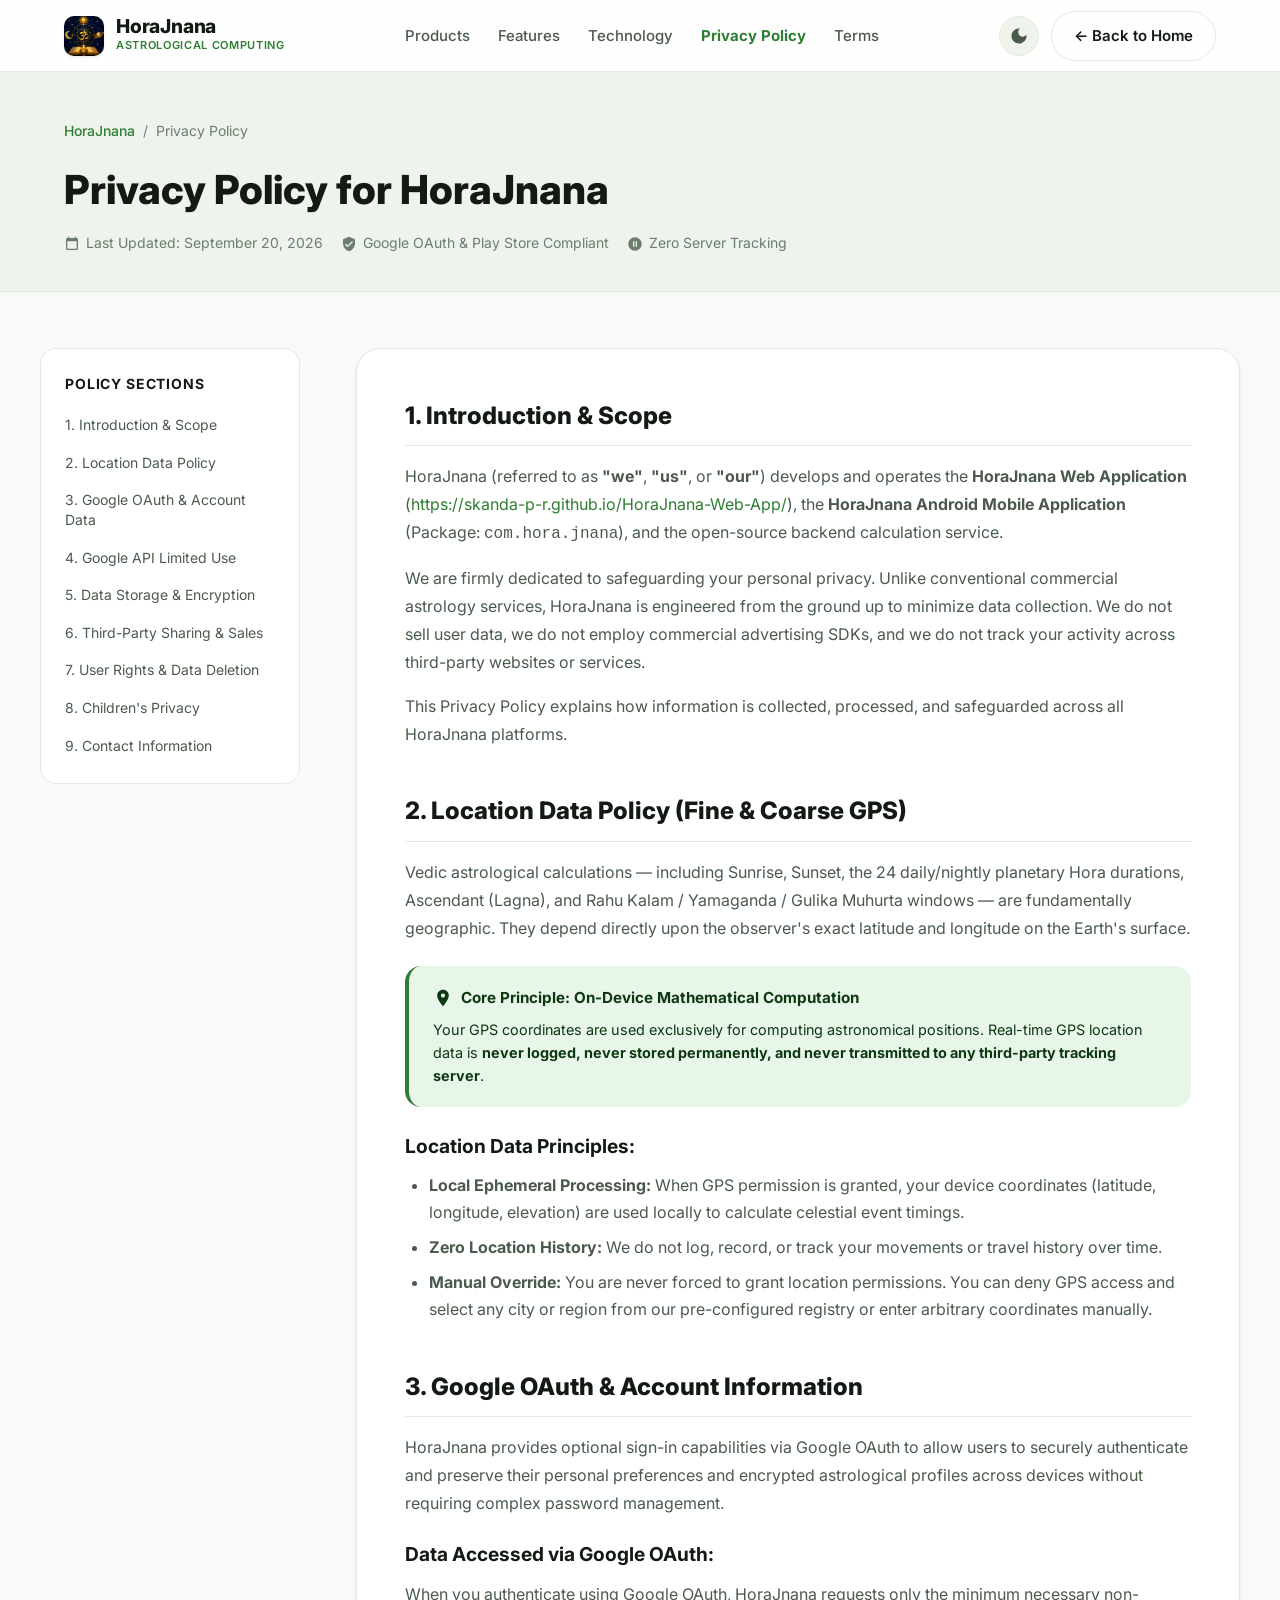
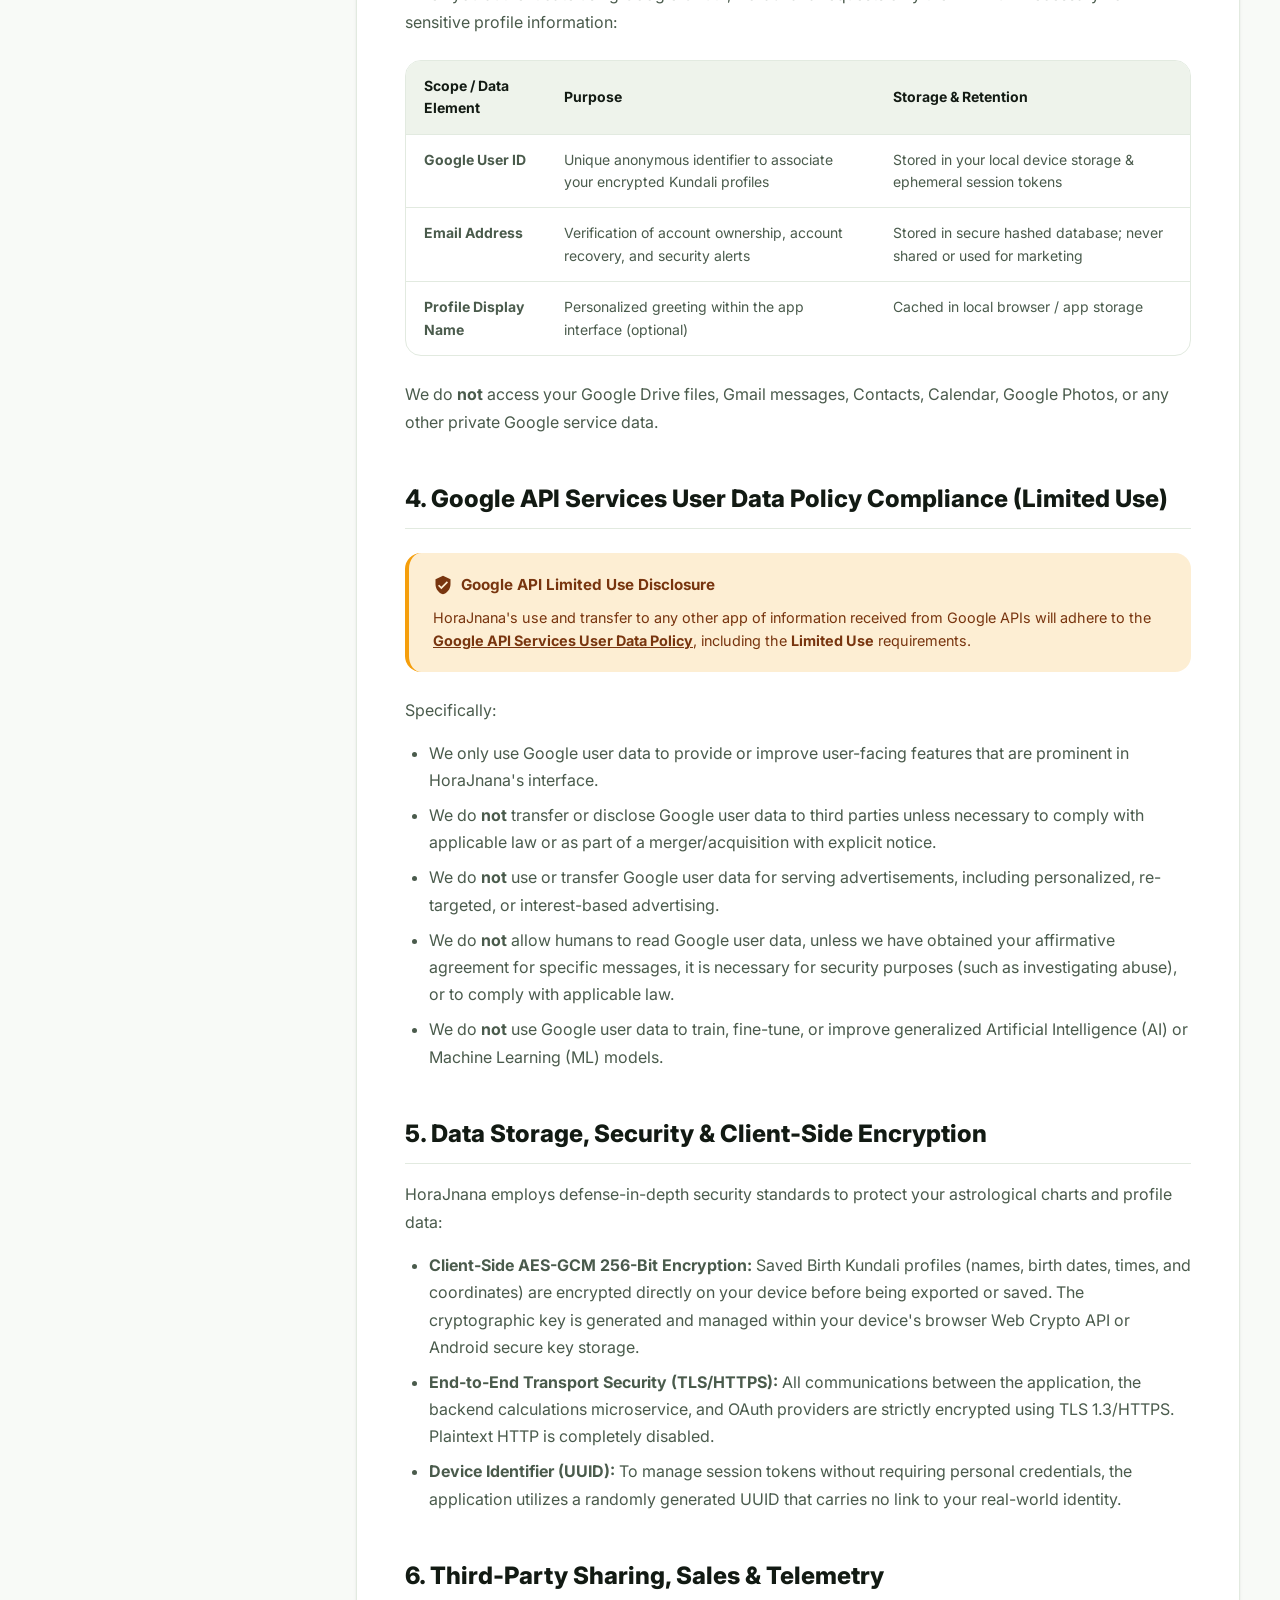
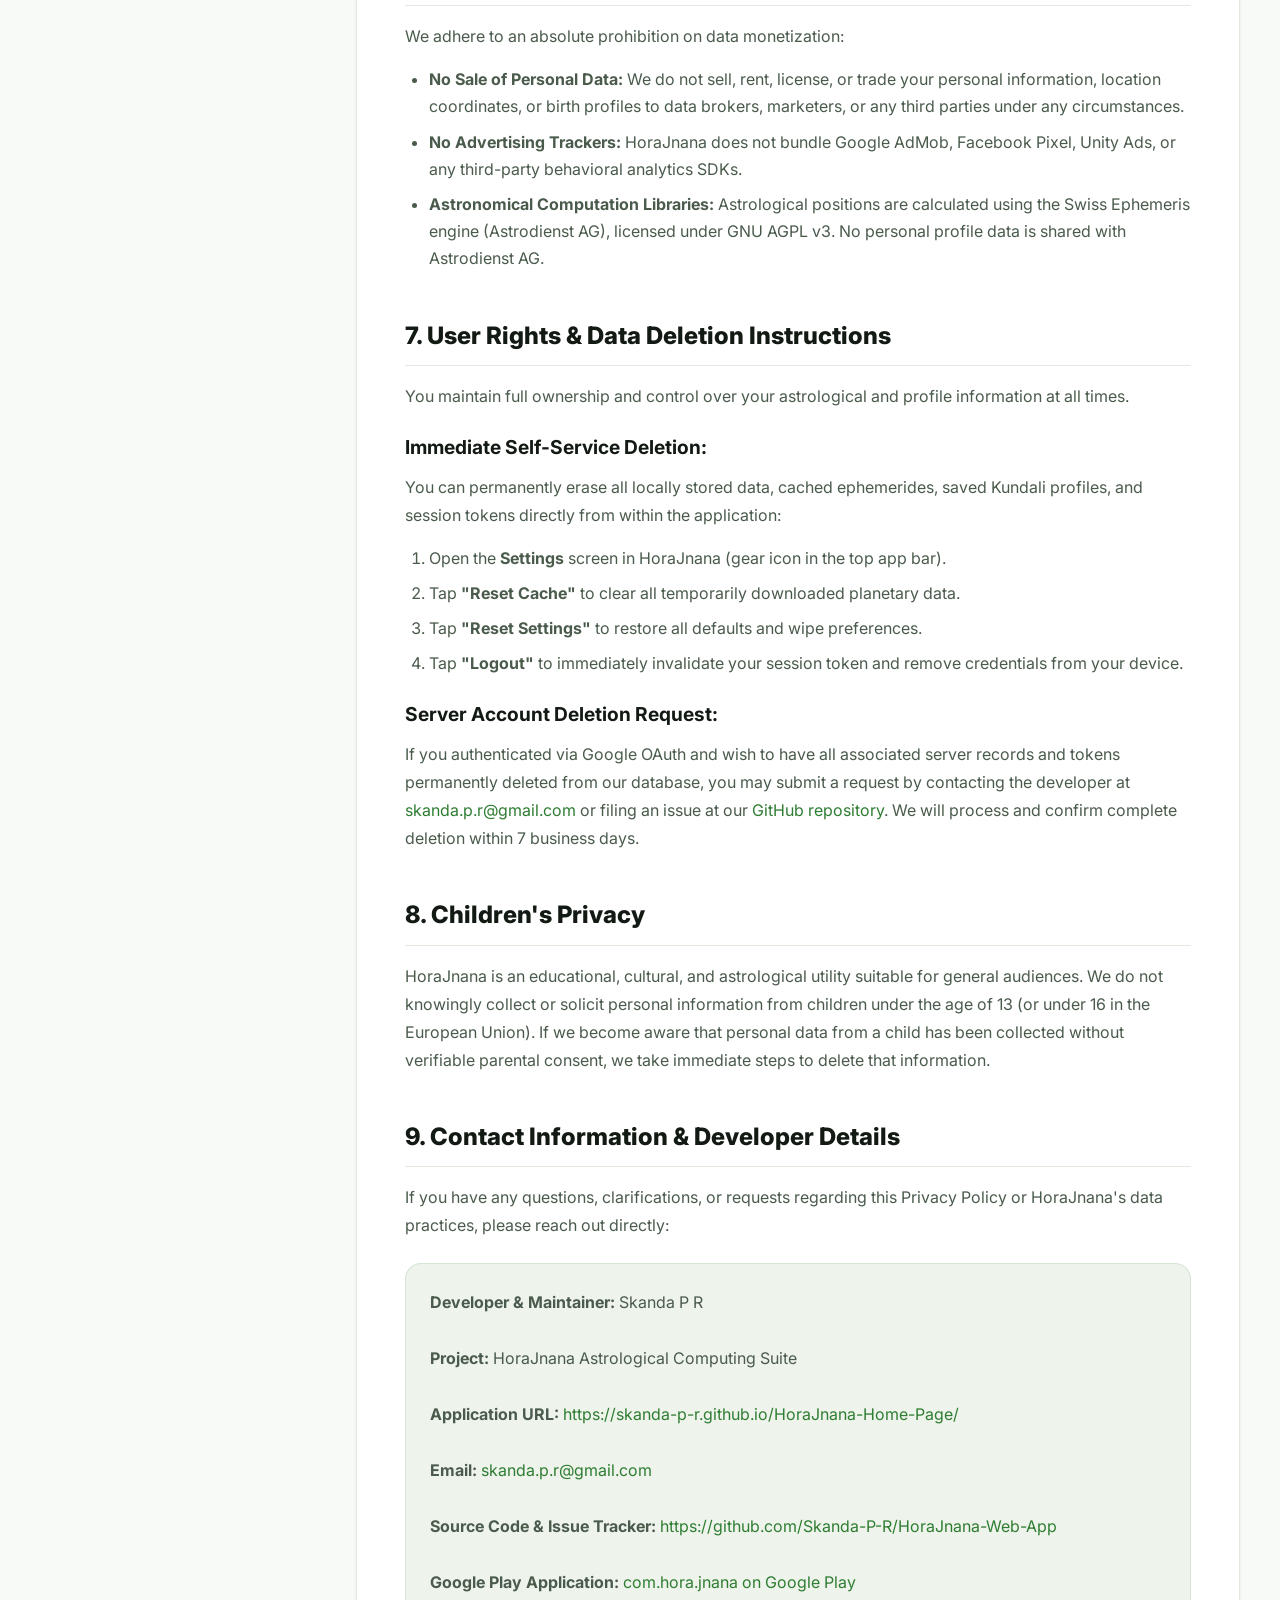
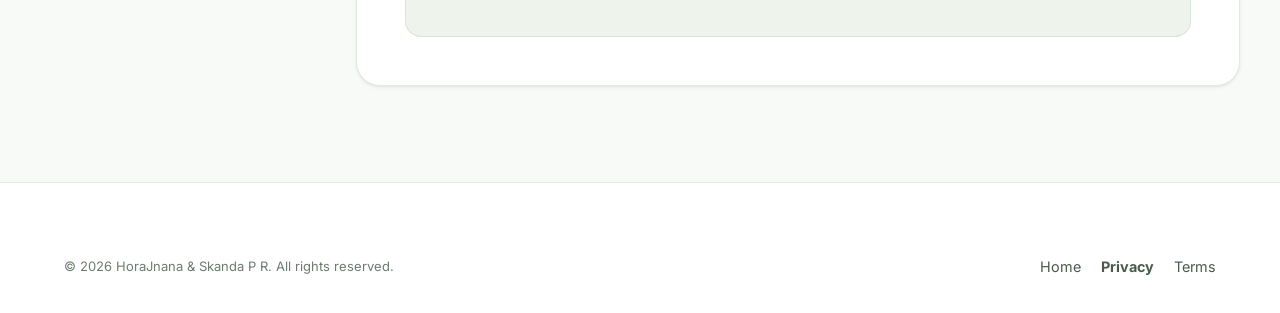
==== privacy.html @ 905eec15 "Initial files upload" ====
<!DOCTYPE html>
<html lang="en" data-theme="light">
<head>
  <meta charset="UTF-8">
  <meta name="viewport" content="width=device-width, initial-scale=1.0">
  <title>Privacy Policy | HoraJnana</title>

  <!-- SEO & Meta -->
  <meta name="description" content="Official Privacy Policy for HoraJnana application and website, detailing our strict zero-telemetry policy, Google OAuth compliance, and location data handling.">
  <meta name="author" content="Skanda P R">

  <!-- Favicons -->
  <link rel="icon" type="image/png" href="assets/icon.png">
  <link rel="apple-touch-icon" href="apple-touch-icon.png">

  <!-- Google Fonts -->
  <link rel="preconnect" href="https://fonts.googleapis.com">
  <link rel="preconnect" href="https://fonts.gstatic.com" crossorigin>
  <link href="https://fonts.googleapis.com/css2?family=Inter:wght@400;500;600;700;800&amp;family=Noto+Sans+Kannada:wght@400;600;700&amp;display=swap" rel="stylesheet">

  <!-- Stylesheets -->
  <link rel="stylesheet" href="css/theme.css">
  <link rel="stylesheet" href="css/style.css">
  <link rel="stylesheet" href="css/legal.css">
</head>
<body>

  <!-- Site Header -->
  <header class="site-header">
    <div class="container nav-container">
      <a href="index.html" class="brand-link" aria-label="HoraJnana Home">
        <img src="assets/icon.png" alt="HoraJnana Logo" class="brand-logo">
        <div class="brand-text">
          <span class="brand-title">HoraJnana</span>
          <span class="brand-subtitle">Astrological Computing</span>
        </div>
      </a>

      <nav class="nav-menu" aria-label="Navigation">
        <a href="index.html#products" class="nav-link">Products</a>
        <a href="index.html#features" class="nav-link">Features</a>
        <a href="index.html#technology" class="nav-link">Technology</a>
        <a href="privacy.html" class="nav-link" style="color: var(--color-primary); font-weight: 700;">Privacy Policy</a>
        <a href="terms.html" class="nav-link">Terms</a>
      </nav>

      <div class="nav-actions">
        <button id="theme-toggle-btn" class="theme-toggle-btn" aria-label="Toggle Theme">
          <svg id="theme-icon-sun" viewBox="0 0 24 24" style="display: none;">
            <path d="M12 7c-2.76 0-5 2.24-5 5s2.24 5 5 5 5-2.24 5-5-2.24-5-5-5zM2 13h2c.55 0 1-.45 1-1s-.45-1-1-1H2c-.55 0-1 .45-1 1s.45 1 1 1zm18 0h2c.55 0 1-.45 1-1s-.45-1-1-1h-2c-.55 0-1 .45-1 1s.45 1 1 1zM11 2v2c0 .55.45 1 1 1s1-.45 1-1V2c0-.55-.45-1-1-1s-1 .45-1 1zm0 18v2c0 .55.45 1 1 1s1-.45 1-1v-2c0-.55-.45-1-1-1s-1 .45-1 1zM5.99 4.58c-.39-.39-1.03-.39-1.41 0s-.39 1.03 0 1.41l1.06 1.06c.39.39 1.03.39 1.41 0s.39-1.03 0-1.41L5.99 4.58zm12.37 12.37c-.39-.39-1.03-.39-1.41 0s-.39 1.03 0 1.41l1.06 1.06c.39.39 1.03.39 1.41 0s.39-1.03 0-1.41l-1.06-1.06zm1.06-10.96c.39-.39.39-1.03 0-1.41s-1.03-.39-1.41 0l-1.06 1.06c-.39.39-.39 1.03 0 1.41s1.03.39 1.41 0l1.06-1.06zM7.05 18.36c.39-.39.39-1.03 0-1.41s-1.03-.39-1.41 0l-1.06 1.06c-.39.39-.39 1.03 0 1.41s1.03.39 1.41 0l1.06-1.06z"/>
          </svg>
          <svg id="theme-icon-moon" viewBox="0 0 24 24">
            <path d="M12 3c-4.97 0-9 4.03-9 9s4.03 9 9 9 9-4.03 9-9c0-.46-.04-.92-.1-1.36-.98 1.37-2.58 2.26-4.4 2.26-2.98 0-5.4-2.42-5.4-5.4 0-1.81.89-3.42 2.26-4.4-.44-.06-.9-.1-1.36-.1z"/>
          </svg>
        </button>

        <a href="index.html" class="btn btn-outlined">
          <span>&larr; Back to Home</span>
        </a>
      </div>
    </div>
  </header>

  <!-- Legal Header Banner -->
  <section class="legal-header">
    <div class="container">
      <div class="legal-breadcrumb">
        <a href="index.html">HoraJnana</a>
        <span>/</span>
        <span>Privacy Policy</span>
      </div>
      <h1 class="legal-title">Privacy Policy for HoraJnana</h1>
      <div class="legal-meta">
        <div class="legal-meta-item">
          <svg viewBox="0 0 24 24" style="width: 16px; height: 16px; fill: currentColor;"><path d="M19 3h-1V1h-2v2H8V1H6v2H5c-1.11 0-1.99.9-1.99 2L3 19c0 1.1.89 2 2 2h14c1.1 0 2-.9 2-2V5c0-1.1-.9-2-2-2zm0 16H5V8h14v11z"/></svg>
          <span>Last Updated: September 20, 2026</span>
        </div>
        <div class="legal-meta-item">
          <svg viewBox="0 0 24 24" style="width: 16px; height: 16px; fill: currentColor;"><path d="M12 1L3 5v6c0 5.55 3.84 10.74 9 12 5.16-1.26 9-6.45 9-12V5l-9-4zm-2 16l-4-4 1.41-1.41L10 14.17l6.59-6.59L18 9l-8 8z"/></svg>
          <span>Google OAuth &amp; Play Store Compliant</span>
        </div>
        <div class="legal-meta-item">
          <svg viewBox="0 0 24 24" style="width: 16px; height: 16px; fill: currentColor;"><path d="M12 2C6.48 2 2 6.48 2 12s4.48 10 10 10 10-4.48 10-10S17.52 2 12 2zm-1 14H9V8h2v8zm4 0h-2V8h2v8z"/></svg>
          <span>Zero Server Tracking</span>
        </div>
      </div>
    </div>
  </section>

  <!-- Legal Main Content Area -->
  <div class="container legal-layout">
    <!-- Sidebar Navigation -->
    <aside class="legal-sidebar">
      <div class="legal-toc-title">Policy Sections</div>
      <ul class="legal-toc-list">
        <li><a href="#introduction" class="legal-toc-link">1. Introduction &amp; Scope</a></li>
        <li><a href="#location" class="legal-toc-link">2. Location Data Policy</a></li>
        <li><a href="#oauth" class="legal-toc-link">3. Google OAuth &amp; Account Data</a></li>
        <li><a href="#limited-use" class="legal-toc-link">4. Google API Limited Use</a></li>
        <li><a href="#security" class="legal-toc-link">5. Data Storage &amp; Encryption</a></li>
        <li><a href="#third-party" class="legal-toc-link">6. Third-Party Sharing &amp; Sales</a></li>
        <li><a href="#deletion" class="legal-toc-link">7. User Rights &amp; Data Deletion</a></li>
        <li><a href="#children" class="legal-toc-link">8. Children's Privacy</a></li>
        <li><a href="#contact" class="legal-toc-link">9. Contact Information</a></li>
      </ul>
    </aside>

    <!-- Document Body -->
    <main class="legal-content">
      <!-- Section 1 -->
      <section id="introduction" class="legal-section">
        <h2>1. Introduction &amp; Scope</h2>
        <p>
          HoraJnana (referred to as <strong>"we"</strong>, <strong>"us"</strong>, or <strong>"our"</strong>) develops and operates the <strong>HoraJnana Web Application</strong> (<a href="https://skanda-p-r.github.io/HoraJnana-Web-App/" target="_blank" rel="noopener noreferrer">https://skanda-p-r.github.io/HoraJnana-Web-App/</a>), the <strong>HoraJnana Android Mobile Application</strong> (Package: <code>com.hora.jnana</code>), and the open-source backend calculation service.
        </p>
        <p>
          We are firmly dedicated to safeguarding your personal privacy. Unlike conventional commercial astrology services, HoraJnana is engineered from the ground up to minimize data collection. We do not sell user data, we do not employ commercial advertising SDKs, and we do not track your activity across third-party websites or services.
        </p>
        <p>
          This Privacy Policy explains how information is collected, processed, and safeguarded across all HoraJnana platforms.
        </p>
      </section>

      <!-- Section 2 -->
      <section id="location" class="legal-section">
        <h2>2. Location Data Policy (Fine &amp; Coarse GPS)</h2>
        <p>
          Vedic astrological calculations — including Sunrise, Sunset, the 24 daily/nightly planetary Hora durations, Ascendant (Lagna), and Rahu Kalam / Yamaganda / Gulika Muhurta windows — are fundamentally geographic. They depend directly upon the observer's exact latitude and longitude on the Earth's surface.
        </p>

        <div class="legal-alert legal-alert-primary">
          <div class="legal-alert-title">
            <svg viewBox="0 0 24 24" style="width: 20px; height: 20px; fill: currentColor;"><path d="M12 2C8.13 2 5 5.13 5 9c0 5.25 7 13 7 13s7-7.75 7-13c0-3.87-3.13-7-7-7zm0 9.5c-1.38 0-2.5-1.12-2.5-2.5s1.12-2.5 2.5-2.5 2.5 1.12 2.5 2.5-1.12 2.5-2.5 2.5z"/></svg>
            <span>Core Principle: On-Device Mathematical Computation</span>
          </div>
          <div class="legal-alert-body">
            Your GPS coordinates are used exclusively for computing astronomical positions. Real-time GPS location data is <strong>never logged, never stored permanently, and never transmitted to any third-party tracking server</strong>.
          </div>
        </div>

        <h3>Location Data Principles:</h3>
        <ul>
          <li><strong>Local Ephemeral Processing:</strong> When GPS permission is granted, your device coordinates (latitude, longitude, elevation) are used locally to calculate celestial event timings.</li>
          <li><strong>Zero Location History:</strong> We do not log, record, or track your movements or travel history over time.</li>
          <li><strong>Manual Override:</strong> You are never forced to grant location permissions. You can deny GPS access and select any city or region from our pre-configured registry or enter arbitrary coordinates manually.</li>
        </ul>
      </section>

      <!-- Section 3 -->
      <section id="oauth" class="legal-section">
        <h2>3. Google OAuth &amp; Account Information</h2>
        <p>
          HoraJnana provides optional sign-in capabilities via Google OAuth to allow users to securely authenticate and preserve their personal preferences and encrypted astrological profiles across devices without requiring complex password management.
        </p>

        <h3>Data Accessed via Google OAuth:</h3>
        <p>
          When you authenticate using Google OAuth, HoraJnana requests only the minimum necessary non-sensitive profile information:
        </p>
        <div class="legal-table-wrap">
          <table class="legal-table">
            <thead>
              <tr>
                <th>Scope / Data Element</th>
                <th>Purpose</th>
                <th>Storage &amp; Retention</th>
              </tr>
            </thead>
            <tbody>
              <tr>
                <td><strong>Google User ID</strong></td>
                <td>Unique anonymous identifier to associate your encrypted Kundali profiles</td>
                <td>Stored in your local device storage &amp; ephemeral session tokens</td>
              </tr>
              <tr>
                <td><strong>Email Address</strong></td>
                <td>Verification of account ownership, account recovery, and security alerts</td>
                <td>Stored in secure hashed database; never shared or used for marketing</td>
              </tr>
              <tr>
                <td><strong>Profile Display Name</strong></td>
                <td>Personalized greeting within the app interface (optional)</td>
                <td>Cached in local browser / app storage</td>
              </tr>
            </tbody>
          </table>
        </div>

        <p>
          We do <strong>not</strong> access your Google Drive files, Gmail messages, Contacts, Calendar, Google Photos, or any other private Google service data.
        </p>
      </section>

      <!-- Section 4 -->
      <section id="limited-use" class="legal-section">
        <h2>4. Google API Services User Data Policy Compliance (Limited Use)</h2>
        <div class="legal-alert legal-alert-gold">
          <div class="legal-alert-title">
            <svg viewBox="0 0 24 24" style="width: 20px; height: 20px; fill: currentColor;"><path d="M12 1L3 5v6c0 5.55 3.84 10.74 9 12 5.16-1.26 9-6.45 9-12V5l-9-4zm-2 16l-4-4 1.41-1.41L10 14.17l6.59-6.59L18 9l-8 8z"/></svg>
            <span>Google API Limited Use Disclosure</span>
          </div>
          <div class="legal-alert-body">
            HoraJnana's use and transfer to any other app of information received from Google APIs will adhere to the <strong><a href="https://developers.google.com/terms/api-services-user-data-policy" target="_blank" rel="noopener noreferrer" style="text-decoration: underline; color: inherit;">Google API Services User Data Policy</a></strong>, including the <strong>Limited Use</strong> requirements.
          </div>
        </div>

        <p>Specifically:</p>
        <ul>
          <li>We only use Google user data to provide or improve user-facing features that are prominent in HoraJnana's interface.</li>
          <li>We do <strong>not</strong> transfer or disclose Google user data to third parties unless necessary to comply with applicable law or as part of a merger/acquisition with explicit notice.</li>
          <li>We do <strong>not</strong> use or transfer Google user data for serving advertisements, including personalized, re-targeted, or interest-based advertising.</li>
          <li>We do <strong>not</strong> allow humans to read Google user data, unless we have obtained your affirmative agreement for specific messages, it is necessary for security purposes (such as investigating abuse), or to comply with applicable law.</li>
          <li>We do <strong>not</strong> use Google user data to train, fine-tune, or improve generalized Artificial Intelligence (AI) or Machine Learning (ML) models.</li>
        </ul>
      </section>

      <!-- Section 5 -->
      <section id="security" class="legal-section">
        <h2>5. Data Storage, Security &amp; Client-Side Encryption</h2>
        <p>
          HoraJnana employs defense-in-depth security standards to protect your astrological charts and profile data:
        </p>
        <ul>
          <li><strong>Client-Side AES-GCM 256-Bit Encryption:</strong> Saved Birth Kundali profiles (names, birth dates, times, and coordinates) are encrypted directly on your device before being exported or saved. The cryptographic key is generated and managed within your device's browser Web Crypto API or Android secure key storage.</li>
          <li><strong>End-to-End Transport Security (TLS/HTTPS):</strong> All communications between the application, the backend calculations microservice, and OAuth providers are strictly encrypted using TLS 1.3/HTTPS. Plaintext HTTP is completely disabled.</li>
          <li><strong>Device Identifier (UUID):</strong> To manage session tokens without requiring personal credentials, the application utilizes a randomly generated UUID that carries no link to your real-world identity.</li>
        </ul>
      </section>

      <!-- Section 6 -->
      <section id="third-party" class="legal-section">
        <h2>6. Third-Party Sharing, Sales &amp; Telemetry</h2>
        <p>
          We adhere to an absolute prohibition on data monetization:
        </p>
        <ul>
          <li><strong>No Sale of Personal Data:</strong> We do not sell, rent, license, or trade your personal information, location coordinates, or birth profiles to data brokers, marketers, or any third parties under any circumstances.</li>
          <li><strong>No Advertising Trackers:</strong> HoraJnana does not bundle Google AdMob, Facebook Pixel, Unity Ads, or any third-party behavioral analytics SDKs.</li>
          <li><strong>Astronomical Computation Libraries:</strong> Astrological positions are calculated using the Swiss Ephemeris engine (Astrodienst AG), licensed under GNU AGPL v3. No personal profile data is shared with Astrodienst AG.</li>
        </ul>
      </section>

      <!-- Section 7 -->
      <section id="deletion" class="legal-section">
        <h2>7. User Rights &amp; Data Deletion Instructions</h2>
        <p>
          You maintain full ownership and control over your astrological and profile information at all times.
        </p>

        <h3>Immediate Self-Service Deletion:</h3>
        <p>
          You can permanently erase all locally stored data, cached ephemerides, saved Kundali profiles, and session tokens directly from within the application:
        </p>
        <ol>
          <li>Open the <strong>Settings</strong> screen in HoraJnana (gear icon in the top app bar).</li>
          <li>Tap <strong>"Reset Cache"</strong> to clear all temporarily downloaded planetary data.</li>
          <li>Tap <strong>"Reset Settings"</strong> to restore all defaults and wipe preferences.</li>
          <li>Tap <strong>"Logout"</strong> to immediately invalidate your session token and remove credentials from your device.</li>
        </ol>

        <h3>Server Account Deletion Request:</h3>
        <p>
          If you authenticated via Google OAuth and wish to have all associated server records and tokens permanently deleted from our database, you may submit a request by contacting the developer at <a href="mailto:skanda.p.r@gmail.com">skanda.p.r@gmail.com</a> or filing an issue at our <a href="https://github.com/Skanda-P-R/HoraJnana-Web-App/issues" target="_blank" rel="noopener noreferrer">GitHub repository</a>. We will process and confirm complete deletion within 7 business days.
        </p>
      </section>

      <!-- Section 8 -->
      <section id="children" class="legal-section">
        <h2>8. Children's Privacy</h2>
        <p>
          HoraJnana is an educational, cultural, and astrological utility suitable for general audiences. We do not knowingly collect or solicit personal information from children under the age of 13 (or under 16 in the European Union). If we become aware that personal data from a child has been collected without verifiable parental consent, we take immediate steps to delete that information.
        </p>
      </section>

      <!-- Section 9 -->
      <section id="contact" class="legal-section">
        <h2>9. Contact Information &amp; Developer Details</h2>
        <p>
          If you have any questions, clarifications, or requests regarding this Privacy Policy or HoraJnana's data practices, please reach out directly:
        </p>

        <div class="legal-contact-box">
          <p><strong>Developer &amp; Maintainer:</strong> Skanda P R</p>
          <p><strong>Project:</strong> HoraJnana Astrological Computing Suite</p>
          <p><strong>Application URL:</strong> <a href="https://skanda-p-r.github.io/HoraJnana-Home-Page/">https://skanda-p-r.github.io/HoraJnana-Home-Page/</a></p>
          <p><strong>Email:</strong> <a href="mailto:skanda.p.r@gmail.com">skanda.p.r@gmail.com</a></p>
          <p><strong>Source Code &amp; Issue Tracker:</strong> <a href="https://github.com/Skanda-P-R/HoraJnana-Web-App" target="_blank" rel="noopener noreferrer">https://github.com/Skanda-P-R/HoraJnana-Web-App</a></p>
          <p><strong>Google Play Application:</strong> <a href="https://play.google.com/store/apps/details?id=com.hora.jnana" target="_blank" rel="noopener noreferrer">com.hora.jnana on Google Play</a></p>
        </div>
      </main>
  </div>

  <!-- Site Footer -->
  <footer class="site-footer">
    <div class="container">
      <div class="footer-bottom" style="border-top: none; padding-top: 0;">
        <p>&copy; 2026 HoraJnana &amp; Skanda P R. All rights reserved.</p>
        <div class="footer-legal-links">
          <a href="index.html" class="footer-link">Home</a>
          <a href="privacy.html" class="footer-link" style="font-weight: 700;">Privacy</a>
          <a href="terms.html" class="footer-link">Terms</a>
        </div>
      </div>
    </div>
  </footer>

  <!-- Theme Script -->
  <script>
    const themeToggleBtn = document.getElementById('theme-toggle-btn');
    const sunIcon = document.getElementById('theme-icon-sun');
    const moonIcon = document.getElementById('theme-icon-moon');
    const htmlEl = document.documentElement;

    function applyTheme(theme) {
      htmlEl.setAttribute('data-theme', theme);
      localStorage.setItem('horajnana_theme', theme);
      if (theme === 'dark') {
        sunIcon.style.display = 'block';
        moonIcon.style.display = 'none';
      } else {
        sunIcon.style.display = 'none';
        moonIcon.style.display = 'block';
      }
    }

    const savedTheme = localStorage.getItem('horajnana_theme') || 
      (window.matchMedia && window.matchMedia('(prefers-color-scheme: dark)').matches ? 'dark' : 'light');
    applyTheme(savedTheme);

    themeToggleBtn.addEventListener('click', () => {
      const current = htmlEl.getAttribute('data-theme');
      applyTheme(current === 'dark' ? 'light' : 'dark');
    });
  </script>
</body>
</html>
---- css/theme.css ----
﻿/* ==========================================================================
   HoraJnana Design System Tokens (Material Design 3 + Vedic Palette)
   ========================================================================== */

:root {
  /* Brand Palettes - Emerald Vedic Green & Celestial Gold */
  --color-primary: #2E7D32;
  --color-primary-hover: #256628;
  --color-primary-light: #43A047;
  --color-primary-container: #E8F5E9;
  --color-on-primary-container: #0D3812;

  --color-gold: #F59E0B;
  --color-gold-light: #FDE68A;
  --color-gold-glow: rgba(245, 158, 11, 0.18);

  --color-accent: #0284C7;
  --color-accent-container: #E0F2FE;

  /* Neutrals (Light Mode Default) */
  --bg-page: #F8FAF7;
  --bg-surface: #FFFFFF;
  --bg-surface-raised: #FFFFFF;
  --bg-surface-variant: #EEF3EB;
  --bg-surface-glass: rgba(255, 255, 255, 0.82);

  --text-primary: #121A13;
  --text-secondary: #4A5B4C;
  --text-muted: #6B7D6E;
  --text-inverse: #FFFFFF;

  --border-light: rgba(46, 125, 50, 0.12);
  --border-subtle: #E2EAE0;
  --border-focus: #2E7D32;

  /* Shadows & Elevations */
  --shadow-sm: 0 2px 4px rgba(18, 26, 19, 0.04), 0 1px 2px rgba(18, 26, 19, 0.06);
  --shadow-md: 0 4px 12px rgba(18, 26, 19, 0.08), 0 2px 6px rgba(18, 26, 19, 0.04);
  --shadow-lg: 0 12px 32px rgba(18, 26, 19, 0.10), 0 4px 12px rgba(18, 26, 19, 0.05);
  --shadow-glow: 0 0 24px rgba(46, 125, 50, 0.22);
  --shadow-gold-glow: 0 0 28px rgba(245, 158, 11, 0.25);

  /* Radii */
  --radius-xs: 6px;
  --radius-sm: 10px;
  --radius-md: 16px;
  --radius-lg: 24px;
  --radius-xl: 32px;
  --radius-full: 9999px;

  /* Typography */
  --font-sans: 'Inter', -apple-system, BlinkMacSystemFont, "Segoe UI", Roboto, "Helvetica Neue", sans-serif;
  --font-kannada: 'Noto Sans Kannada', 'Inter', sans-serif;

  /* Layout */
  --max-width: 1200px;
  --nav-height: 72px;
  --transition-fast: 0.18s cubic-bezier(0.4, 0, 0.2, 1);
  --transition-normal: 0.28s cubic-bezier(0.4, 0, 0.2, 1);
}

/* Dark Theme Support */
[data-theme="dark"] {
  --bg-page: #0D150E;
  --bg-surface: #141E15;
  --bg-surface-raised: #1A261B;
  --bg-surface-variant: #1F2D20;
  --bg-surface-glass: rgba(20, 30, 21, 0.85);

  --text-primary: #F0F5EF;
  --text-secondary: #BDCBD0;
  --text-muted: #849687;
  --text-inverse: #0D150E;

  --border-light: rgba(76, 175, 80, 0.18);
  --border-subtle: rgba(255, 255, 255, 0.08);

  --color-primary: #4CAF50;
  --color-primary-hover: #66BB6A;
  --color-primary-light: #81C784;
  --color-primary-container: rgba(76, 175, 80, 0.18);
  --color-on-primary-container: #A5D6A7;

  --shadow-sm: 0 2px 4px rgba(0, 0, 0, 0.35);
  --shadow-md: 0 6px 18px rgba(0, 0, 0, 0.45);
  --shadow-lg: 0 16px 38px rgba(0, 0, 0, 0.60);
  --shadow-glow: 0 0 30px rgba(76, 175, 80, 0.25);
}
---- css/style.css ----
﻿/* ==========================================================================
   HoraJnana Landing Page - Main Stylesheet
   ========================================================================== */

*, *::before, *::after {
  box-sizing: border-box;
  margin: 0;
  padding: 0;
}

html {
  font-family: var(--font-sans);
  background-color: var(--bg-page);
  color: var(--text-primary);
  scroll-behavior: smooth;
  -webkit-font-smoothing: antialiased;
  -moz-osx-font-smoothing: grayscale;
}

body {
  min-height: 100vh;
  display: flex;
  flex-direction: column;
  line-height: 1.6;
  overflow-x: hidden;
  transition: background-color var(--transition-normal), color var(--transition-normal);
}

a {
  color: var(--color-primary);
  text-decoration: none;
  transition: color var(--transition-fast);
}

a:hover {
  color: var(--color-primary-hover);
}

img {
  max-width: 100%;
  height: auto;
  display: block;
}

/* ==========================================================================
   Layout Containers & Utilities
   ========================================================================== */

.container {
  width: 100%;
  max-width: var(--max-width);
  margin-left: auto;
  margin-right: auto;
  padding-left: 24px;
  padding-right: 24px;
}

.section {
  padding: 96px 0;
  position: relative;
}

.section-sm {
  padding: 56px 0;
}

.section-title-wrap {
  text-align: center;
  max-width: 720px;
  margin: 0 auto 56px;
}

.section-tag {
  display: inline-flex;
  align-items: center;
  gap: 8px;
  font-size: 0.8125rem;
  font-weight: 700;
  text-transform: uppercase;
  letter-spacing: 0.08em;
  color: var(--color-primary);
  background-color: var(--color-primary-container);
  padding: 6px 14px;
  border-radius: var(--radius-full);
  margin-bottom: 16px;
}

.section-title {
  font-size: clamp(2rem, 3.5vw, 2.75rem);
  font-weight: 800;
  line-height: 1.2;
  color: var(--text-primary);
  letter-spacing: -0.02em;
  margin-bottom: 16px;
}

.section-desc {
  font-size: 1.125rem;
  color: var(--text-secondary);
  line-height: 1.65;
}

.text-gradient {
  background: linear-gradient(135deg, var(--color-primary) 0%, #10B981 100%);
  -webkit-background-clip: text;
  -webkit-text-fill-color: transparent;
}

.text-gold {
  background: linear-gradient(135deg, #D97706 0%, #F59E0B 100%);
  -webkit-background-clip: text;
  -webkit-text-fill-color: transparent;
}

/* ==========================================================================
   Header & Navigation
   ========================================================================== */

.site-header {
  position: sticky;
  top: 0;
  z-index: 100;
  height: var(--nav-height);
  background: var(--bg-surface-glass);
  backdrop-filter: blur(16px);
  -webkit-backdrop-filter: blur(16px);
  border-bottom: 1px solid var(--border-subtle);
  transition: background-color var(--transition-normal), border-color var(--transition-normal);
}

.nav-container {
  display: flex;
  align-items: center;
  justify-content: space-between;
  height: 100%;
}

.brand-link {
  display: flex;
  align-items: center;
  gap: 12px;
  text-decoration: none;
  color: var(--text-primary);
  font-weight: 800;
  font-size: 1.25rem;
  letter-spacing: -0.01em;
}

.brand-logo {
  width: 40px;
  height: 40px;
  border-radius: var(--radius-sm);
  box-shadow: var(--shadow-sm);
}

.brand-text {
  display: flex;
  flex-direction: column;
}

.brand-title {
  font-size: 1.2rem;
  font-weight: 800;
  line-height: 1.1;
  color: var(--text-primary);
}

.brand-subtitle {
  font-size: 0.6875rem;
  font-weight: 600;
  text-transform: uppercase;
  letter-spacing: 0.06em;
  color: var(--color-primary);
}

.nav-menu {
  display: flex;
  align-items: center;
  list-style: none;
  gap: 28px;
}

.nav-link {
  font-size: 0.9375rem;
  font-weight: 500;
  color: var(--text-secondary);
  transition: color var(--transition-fast);
  padding: 6px 0;
}

.nav-link:hover {
  color: var(--color-primary);
}

.nav-actions {
  display: flex;
  align-items: center;
  gap: 12px;
}

.theme-toggle-btn {
  background: var(--bg-surface-variant);
  border: 1px solid var(--border-subtle);
  border-radius: var(--radius-full);
  width: 40px;
  height: 40px;
  display: flex;
  align-items: center;
  justify-content: center;
  cursor: pointer;
  color: var(--text-secondary);
  transition: all var(--transition-fast);
}

.theme-toggle-btn:hover {
  color: var(--color-primary);
  border-color: var(--color-primary);
  background: var(--bg-surface-raised);
}

.theme-toggle-btn svg {
  width: 20px;
  height: 20px;
  fill: currentColor;
}

.mobile-menu-btn {
  display: none;
  background: none;
  border: none;
  cursor: pointer;
  padding: 8px;
  color: var(--text-primary);
}

.mobile-menu-btn svg {
  width: 26px;
  height: 26px;
  fill: currentColor;
}

/* ==========================================================================
   Buttons & Badges
   ========================================================================== */

.btn {
  display: inline-flex;
  align-items: center;
  justify-content: center;
  gap: 8px;
  padding: 12px 22px;
  font-size: 0.9375rem;
  font-weight: 600;
  border-radius: var(--radius-full);
  border: 1px solid transparent;
  cursor: pointer;
  transition: all var(--transition-fast);
  text-decoration: none;
  white-space: nowrap;
}

.btn-primary {
  background-color: var(--color-primary);
  color: #FFFFFF;
  box-shadow: var(--shadow-sm);
}

.btn-primary:hover {
  background-color: var(--color-primary-hover);
  color: #FFFFFF;
  transform: translateY(-1px);
  box-shadow: var(--shadow-md);
}

.btn-outlined {
  background-color: transparent;
  border-color: var(--border-subtle);
  color: var(--text-primary);
}

.btn-outlined:hover {
  border-color: var(--color-primary);
  color: var(--color-primary);
  background-color: var(--bg-surface-variant);
}

.btn-white {
  background-color: #FFFFFF;
  color: #121A13;
  box-shadow: var(--shadow-md);
}

.btn-white:hover {
  background-color: #F8FAF7;
  color: #121A13;
  transform: translateY(-1px);
}

.btn-play-store {
  display: inline-flex;
  align-items: center;
  gap: 10px;
  background: #000000;
  color: #FFFFFF;
  padding: 8px 18px;
  border-radius: var(--radius-sm);
  transition: transform var(--transition-fast), box-shadow var(--transition-fast);
  border: 1px solid rgba(255, 255, 255, 0.15);
  box-shadow: var(--shadow-sm);
}

.btn-play-store:hover {
  transform: translateY(-2px);
  box-shadow: var(--shadow-md);
  color: #FFFFFF;
}

.btn-play-store svg {
  width: 26px;
  height: 26px;
  fill: currentColor;
}

.btn-play-store-text {
  display: flex;
  flex-direction: column;
  text-align: left;
  line-height: 1.15;
}

.btn-play-store-sub {
  font-size: 0.65rem;
  text-transform: uppercase;
  letter-spacing: 0.06em;
  opacity: 0.8;
}

.btn-play-store-main {
  font-size: 1rem;
  font-weight: 700;
}

/* ==========================================================================
   Hero Section
   ========================================================================== */

.hero-section {
  padding: 80px 0 100px;
  position: relative;
  overflow: hidden;
}

.hero-bg-glow {
  position: absolute;
  top: -200px;
  left: 50%;
  transform: translateX(-50%);
  width: 900px;
  height: 600px;
  background: radial-gradient(circle, rgba(46, 125, 50, 0.15) 0%, rgba(245, 158, 11, 0.08) 50%, rgba(0, 0, 0, 0) 70%);
  z-index: 0;
  pointer-events: none;
  filter: blur(40px);
}

.hero-grid {
  position: relative;
  z-index: 1;
  display: grid;
  grid-template-columns: 1.15fr 0.85fr;
  gap: 48px;
  align-items: center;
}

.hero-content {
  display: flex;
  flex-direction: column;
  align-items: flex-start;
}

.hero-badge {
  display: inline-flex;
  align-items: center;
  gap: 8px;
  background-color: var(--color-primary-container);
  color: var(--color-on-primary-container);
  font-size: 0.875rem;
  font-weight: 600;
  padding: 8px 16px;
  border-radius: var(--radius-full);
  margin-bottom: 24px;
  border: 1px solid rgba(46, 125, 50, 0.2);
}

.hero-title {
  font-size: clamp(2.4rem, 4.5vw, 3.75rem);
  font-weight: 900;
  line-height: 1.12;
  letter-spacing: -0.03em;
  color: var(--text-primary);
  margin-bottom: 24px;
}

.hero-subtitle {
  font-size: 1.25rem;
  line-height: 1.6;
  color: var(--text-secondary);
  margin-bottom: 36px;
  max-width: 580px;
}

.hero-cta-group {
  display: flex;
  align-items: center;
  flex-wrap: wrap;
  gap: 16px;
  margin-bottom: 36px;
}

.hero-trust-row {
  display: flex;
  align-items: center;
  gap: 24px;
  font-size: 0.875rem;
  color: var(--text-muted);
  padding-top: 12px;
  border-top: 1px solid var(--border-subtle);
  width: 100%;
}

.hero-trust-item {
  display: flex;
  align-items: center;
  gap: 6px;
}

.hero-trust-item svg {
  width: 16px;
  height: 16px;
  fill: var(--color-primary);
}

/* Device Mockup Preview */
.hero-visual {
  display: flex;
  justify-content: center;
  position: relative;
}

.phone-mockup-wrap {
  position: relative;
  width: 310px;
  height: 620px;
  border: 10px solid #1A1F1B;
  border-radius: 46px;
  background-color: #000000;
  box-shadow: 0 25px 60px -15px rgba(0, 0, 0, 0.35), var(--shadow-glow);
  overflow: hidden;
}

.phone-screen-img {
  width: 100%;
  height: 100%;
  object-fit: cover;
  display: block;
}

.phone-notch {
  position: absolute;
  top: 0;
  left: 50%;
  transform: translateX(-50%);
  width: 120px;
  height: 22px;
  background-color: #1A1F1B;
  border-bottom-left-radius: 14px;
  border-bottom-right-radius: 14px;
  z-index: 10;
}

/* Floating Glass Cards on Hero */
.floating-stat-card {
  position: absolute;
  background: var(--bg-surface-glass);
  backdrop-filter: blur(12px);
  -webkit-backdrop-filter: blur(12px);
  border: 1px solid var(--border-light);
  border-radius: var(--radius-md);
  padding: 14px 18px;
  box-shadow: var(--shadow-lg);
  display: flex;
  align-items: center;
  gap: 12px;
  z-index: 20;
}

.floating-stat-card.card-left {
  top: 15%;
  left: -40px;
}

.floating-stat-card.card-right {
  bottom: 18%;
  right: -36px;
}

.stat-icon-circle {
  width: 42px;
  height: 42px;
  border-radius: var(--radius-full);
  display: flex;
  align-items: center;
  justify-content: center;
  flex-shrink: 0;
}

.stat-icon-circle.green {
  background: var(--color-primary-container);
  color: var(--color-primary);
}

.stat-icon-circle.gold {
  background: var(--color-gold-glow);
  color: var(--color-gold);
}

.stat-icon-circle svg {
  width: 22px;
  height: 22px;
  fill: currentColor;
}

.stat-info-title {
  font-size: 0.8125rem;
  color: var(--text-muted);
  font-weight: 500;
}

.stat-info-val {
  font-size: 1rem;
  font-weight: 700;
  color: var(--text-primary);
}

/* ==========================================================================
   Trust / Stats Bar
   ========================================================================== */

.trust-bar {
  background-color: var(--bg-surface);
  border-top: 1px solid var(--border-subtle);
  border-bottom: 1px solid var(--border-subtle);
  padding: 36px 0;
}

.trust-grid {
  display: grid;
  grid-template-columns: repeat(4, 1fr);
  gap: 32px;
}

.trust-card {
  display: flex;
  flex-direction: column;
  gap: 6px;
  text-align: center;
  align-items: center;
}

.trust-number {
  font-size: 1.85rem;
  font-weight: 800;
  color: var(--color-primary);
  line-height: 1.1;
}

.trust-label {
  font-size: 0.9375rem;
  font-weight: 600;
  color: var(--text-primary);
}

.trust-sub {
  font-size: 0.8125rem;
  color: var(--text-muted);
}

/* ==========================================================================
   Products & Ecosystem
   ========================================================================== */

.product-grid {
  display: grid;
  grid-template-columns: repeat(3, 1fr);
  gap: 28px;
}

.product-card {
  background-color: var(--bg-surface);
  border: 1px solid var(--border-subtle);
  border-radius: var(--radius-lg);
  padding: 36px 28px;
  display: flex;
  flex-direction: column;
  transition: all var(--transition-normal);
  position: relative;
  overflow: hidden;
}

.product-card::before {
  content: '';
  position: absolute;
  top: 0;
  left: 0;
  right: 0;
  height: 4px;
  background: var(--color-primary);
  opacity: 0;
  transition: opacity var(--transition-fast);
}

.product-card:hover {
  transform: translateY(-6px);
  box-shadow: var(--shadow-lg);
  border-color: var(--border-light);
}

.product-card:hover::before {
  opacity: 1;
}

.product-card.featured {
  border-color: var(--color-primary);
  background: linear-gradient(180deg, var(--bg-surface) 0%, var(--bg-surface-variant) 100%);
  box-shadow: var(--shadow-md);
}

.product-badge-pill {
  align-self: flex-start;
  font-size: 0.75rem;
  font-weight: 700;
  text-transform: uppercase;
  letter-spacing: 0.06em;
  padding: 4px 10px;
  border-radius: var(--radius-full);
  margin-bottom: 20px;
}

.product-badge-pill.green {
  background-color: var(--color-primary-container);
  color: var(--color-primary);
}

.product-badge-pill.gold {
  background-color: var(--color-gold-glow);
  color: var(--color-gold);
}

.product-card-title {
  font-size: 1.5rem;
  font-weight: 700;
  margin-bottom: 12px;
  color: var(--text-primary);
}

.product-card-desc {
  font-size: 0.9375rem;
  color: var(--text-secondary);
  margin-bottom: 24px;
  line-height: 1.6;
}

.product-features-list {
  list-style: none;
  display: flex;
  flex-direction: column;
  gap: 12px;
  margin-bottom: 32px;
  flex-grow: 1;
}

.product-feature-item {
  display: flex;
  align-items: flex-start;
  gap: 10px;
  font-size: 0.875rem;
  color: var(--text-secondary);
}

.product-feature-item svg {
  width: 18px;
  height: 18px;
  fill: var(--color-primary);
  flex-shrink: 0;
  margin-top: 2px;
}

.product-card-actions {
  display: flex;
  flex-direction: column;
  gap: 12px;
}

/* ==========================================================================
   Core Features Grid
   ========================================================================== */

.features-grid {
  display: grid;
  grid-template-columns: repeat(3, 1fr);
  gap: 28px;
}

.feature-card {
  background-color: var(--bg-surface);
  border: 1px solid var(--border-subtle);
  border-radius: var(--radius-lg);
  padding: 32px;
  transition: all var(--transition-normal);
  display: flex;
  flex-direction: column;
  gap: 16px;
}

.feature-card:hover {
  transform: translateY(-4px);
  box-shadow: var(--shadow-md);
  border-color: var(--border-light);
}

.feature-icon-box {
  width: 52px;
  height: 52px;
  border-radius: var(--radius-md);
  background-color: var(--color-primary-container);
  color: var(--color-primary);
  display: flex;
  align-items: center;
  justify-content: center;
  margin-bottom: 4px;
}

.feature-icon-box svg {
  width: 26px;
  height: 26px;
  fill: currentColor;
}

.feature-card-title {
  font-size: 1.25rem;
  font-weight: 700;
  color: var(--text-primary);
}

.feature-card-desc {
  font-size: 0.9375rem;
  color: var(--text-secondary);
  line-height: 1.6;
}

/* ==========================================================================
   Screenshot Gallery Showcase
   ========================================================================== */

.showcase-wrapper {
  background-color: var(--bg-surface-variant);
  border-radius: var(--radius-xl);
  padding: 48px;
  border: 1px solid var(--border-subtle);
}

.showcase-tabs {
  display: flex;
  justify-content: center;
  gap: 12px;
  flex-wrap: wrap;
  margin-bottom: 40px;
}

.showcase-tab-btn {
  background: var(--bg-surface);
  border: 1px solid var(--border-subtle);
  border-radius: var(--radius-full);
  padding: 10px 20px;
  font-size: 0.875rem;
  font-weight: 600;
  color: var(--text-secondary);
  cursor: pointer;
  transition: all var(--transition-fast);
}

.showcase-tab-btn.active, .showcase-tab-btn:hover {
  background: var(--color-primary);
  color: #FFFFFF;
  border-color: var(--color-primary);
}

.showcase-slider-container {
  display: grid;
  grid-template-columns: 1fr 1fr;
  gap: 48px;
  align-items: center;
}

.showcase-info {
  display: flex;
  flex-direction: column;
  gap: 16px;
}

.showcase-tag {
  font-size: 0.8125rem;
  font-weight: 700;
  color: var(--color-primary);
  text-transform: uppercase;
  letter-spacing: 0.08em;
}

.showcase-headline {
  font-size: 2rem;
  font-weight: 800;
  color: var(--text-primary);
  line-height: 1.25;
}

.showcase-body {
  font-size: 1.05rem;
  color: var(--text-secondary);
  line-height: 1.65;
}

.showcase-bullet-list {
  list-style: none;
  display: flex;
  flex-direction: column;
  gap: 10px;
  margin-top: 8px;
}

.showcase-bullet-item {
  display: flex;
  align-items: center;
  gap: 10px;
  font-size: 0.9375rem;
  color: var(--text-primary);
  font-weight: 500;
}

.showcase-bullet-item svg {
  width: 18px;
  height: 18px;
  fill: var(--color-primary);
}

.showcase-frame {
  display: flex;
  justify-content: center;
}

.showcase-img-box {
  width: 290px;
  height: 580px;
  border: 10px solid #1E2620;
  border-radius: 40px;
  overflow: hidden;
  box-shadow: var(--shadow-lg);
  background: #000;
}

.showcase-img-box img {
  width: 100%;
  height: 100%;
  object-fit: cover;
}

/* ==========================================================================
   Security & OAuth Banner
   ========================================================================== */

.security-card {
  background: linear-gradient(135deg, #162618 0%, #0F1A11 100%);
  color: #FFFFFF;
  border-radius: var(--radius-xl);
  padding: 56px 48px;
  position: relative;
  overflow: hidden;
  border: 1px solid rgba(76, 175, 80, 0.25);
  box-shadow: var(--shadow-lg);
}

.security-card::after {
  content: '';
  position: absolute;
  top: -100px;
  right: -100px;
  width: 350px;
  height: 350px;
  background: radial-gradient(circle, rgba(76, 175, 80, 0.2) 0%, transparent 70%);
  pointer-events: none;
}

.security-grid {
  display: grid;
  grid-template-columns: 1.2fr 0.8fr;
  gap: 40px;
  align-items: center;
  position: relative;
  z-index: 1;
}

.security-title {
  font-size: clamp(1.85rem, 3vw, 2.35rem);
  font-weight: 800;
  margin-bottom: 18px;
  line-height: 1.25;
}

.security-desc {
  font-size: 1.05rem;
  color: #D1E0D3;
  margin-bottom: 28px;
  line-height: 1.65;
}

.security-bullets {
  display: grid;
  grid-template-columns: 1fr 1fr;
  gap: 16px;
  list-style: none;
  margin-bottom: 32px;
}

.security-bullet {
  display: flex;
  align-items: center;
  gap: 10px;
  font-size: 0.9375rem;
  color: #F0F7F1;
}

.security-bullet svg {
  width: 18px;
  height: 18px;
  fill: #81C784;
  flex-shrink: 0;
}

.security-links {
  display: flex;
  align-items: center;
  gap: 16px;
  flex-wrap: wrap;
}

.security-box-badge {
  background: rgba(255, 255, 255, 0.06);
  border: 1px solid rgba(255, 255, 255, 0.12);
  border-radius: var(--radius-lg);
  padding: 32px;
  text-align: center;
  display: flex;
  flex-direction: column;
  align-items: center;
  gap: 12px;
}

.security-badge-icon {
  width: 64px;
  height: 64px;
  border-radius: var(--radius-full);
  background: rgba(76, 175, 80, 0.2);
  color: #81C784;
  display: flex;
  align-items: center;
  justify-content: center;
}

.security-badge-icon svg {
  width: 34px;
  height: 34px;
  fill: currentColor;
}

.security-box-title {
  font-size: 1.2rem;
  font-weight: 700;
}

.security-box-text {
  font-size: 0.875rem;
  color: #BDCBD0;
  line-height: 1.5;
}

/* ==========================================================================
   FAQ Section
   ========================================================================== */

.faq-container {
  max-width: 820px;
  margin: 0 auto;
  display: flex;
  flex-direction: column;
  gap: 16px;
}

.faq-item {
  background-color: var(--bg-surface);
  border: 1px solid var(--border-subtle);
  border-radius: var(--radius-md);
  overflow: hidden;
  transition: border-color var(--transition-fast);
}

.faq-item.active {
  border-color: var(--color-primary);
}

.faq-question-btn {
  width: 100%;
  display: flex;
  justify-content: space-between;
  align-items: center;
  padding: 20px 24px;
  background: none;
  border: none;
  text-align: left;
  font-size: 1.05rem;
  font-weight: 600;
  color: var(--text-primary);
  cursor: pointer;
}

.faq-arrow {
  width: 20px;
  height: 20px;
  fill: var(--text-muted);
  transition: transform var(--transition-fast);
  flex-shrink: 0;
}

.faq-item.active .faq-arrow {
  transform: rotate(180deg);
  fill: var(--color-primary);
}

.faq-answer {
  padding: 0 24px 20px;
  font-size: 0.9375rem;
  color: var(--text-secondary);
  line-height: 1.65;
  display: none;
}

.faq-item.active .faq-answer {
  display: block;
}

/* ==========================================================================
   Footer
   ========================================================================== */

.site-footer {
  background-color: var(--bg-surface);
  border-top: 1px solid var(--border-subtle);
  padding: 72px 0 36px;
  margin-top: auto;
}

.footer-grid {
  display: grid;
  grid-template-columns: 2fr 1fr 1fr 1.2fr;
  gap: 48px;
  margin-bottom: 56px;
}

.footer-brand {
  display: flex;
  flex-direction: column;
  gap: 16px;
}

.footer-brand-desc {
  font-size: 0.9375rem;
  color: var(--text-secondary);
  max-width: 320px;
  line-height: 1.6;
}

.footer-col-title {
  font-size: 0.9375rem;
  font-weight: 700;
  color: var(--text-primary);
  margin-bottom: 20px;
  text-transform: uppercase;
  letter-spacing: 0.06em;
}

.footer-nav-list {
  list-style: none;
  display: flex;
  flex-direction: column;
  gap: 12px;
}

.footer-link {
  font-size: 0.9rem;
  color: var(--text-secondary);
  transition: color var(--transition-fast);
}

.footer-link:hover {
  color: var(--color-primary);
}

.footer-bottom {
  padding-top: 32px;
  border-top: 1px solid var(--border-subtle);
  display: flex;
  justify-content: space-between;
  align-items: center;
  flex-wrap: wrap;
  gap: 16px;
  font-size: 0.8125rem;
  color: var(--text-muted);
}

.footer-legal-links {
  display: flex;
  align-items: center;
  gap: 20px;
}

/* ==========================================================================
   Responsive Breakpoints
   ========================================================================== */

@media (max-width: 1024px) {
  .hero-grid {
    grid-template-columns: 1fr;
    text-align: center;
  }

  .hero-content {
    align-items: center;
  }

  .hero-cta-group {
    justify-content: center;
  }

  .hero-trust-row {
    justify-content: center;
  }

  .floating-stat-card {
    display: none;
  }

  .product-grid {
    grid-template-columns: 1fr;
  }

  .features-grid {
    grid-template-columns: repeat(2, 1fr);
  }

  .showcase-slider-container {
    grid-template-columns: 1fr;
    text-align: center;
  }

  .showcase-info {
    align-items: center;
  }

  .security-grid {
    grid-template-columns: 1fr;
  }

  .footer-grid {
    grid-template-columns: 1fr 1fr;
  }
}

@media (max-width: 768px) {
  .section {
    padding: 64px 0;
  }

  .nav-menu {
    display: none;
  }

  .mobile-menu-btn {
    display: block;
  }

  .trust-grid {
    grid-template-columns: repeat(2, 1fr);
    gap: 24px;
  }

  .features-grid {
    grid-template-columns: 1fr;
  }

  .showcase-wrapper {
    padding: 28px 20px;
  }

  .security-bullets {
    grid-template-columns: 1fr;
  }

  .footer-grid {
    grid-template-columns: 1fr;
    gap: 36px;
  }

  .footer-bottom {
    flex-direction: column;
    text-align: center;
  }
}

/* Mobile Drawer Overlay */
.mobile-nav-overlay {
  position: fixed;
  top: 0;
  left: 0;
  right: 0;
  bottom: 0;
  background-color: rgba(0, 0, 0, 0.6);
  backdrop-filter: blur(4px);
  z-index: 200;
  opacity: 0;
  pointer-events: none;
  transition: opacity var(--transition-fast);
}

.mobile-nav-overlay.open {
  opacity: 1;
  pointer-events: auto;
}

.mobile-nav-drawer {
  position: fixed;
  top: 0;
  right: 0;
  width: 280px;
  height: 100%;
  background-color: var(--bg-surface);
  box-shadow: var(--shadow-lg);
  z-index: 210;
  padding: 24px;
  display: flex;
  flex-direction: column;
  gap: 24px;
  transform: translateX(100%);
  transition: transform var(--transition-normal);
}

.mobile-nav-overlay.open .mobile-nav-drawer {
  transform: translateX(0);
}

.mobile-nav-header {
  display: flex;
  justify-content: space-between;
  align-items: center;
}

.mobile-nav-links {
  list-style: none;
  display: flex;
  flex-direction: column;
  gap: 16px;
}

.mobile-nav-link {
  font-size: 1.1rem;
  font-weight: 600;
  color: var(--text-primary);
  display: block;
  padding: 8px 0;
}
---- css/legal.css ----
﻿/* ==========================================================================
   HoraJnana Legal Pages Stylesheet (Privacy Policy & Terms of Service)
   ========================================================================== */

.legal-header {
  background: var(--bg-surface-variant);
  border-bottom: 1px solid var(--border-subtle);
  padding: 48px 0 36px;
}

.legal-breadcrumb {
  display: flex;
  align-items: center;
  gap: 8px;
  font-size: 0.875rem;
  color: var(--text-muted);
  margin-bottom: 16px;
}

.legal-breadcrumb a {
  color: var(--color-primary);
  font-weight: 500;
}

.legal-title {
  font-size: clamp(2rem, 3.5vw, 2.5rem);
  font-weight: 800;
  color: var(--text-primary);
  margin-bottom: 10px;
}

.legal-meta {
  display: flex;
  align-items: center;
  gap: 18px;
  font-size: 0.875rem;
  color: var(--text-muted);
  flex-wrap: wrap;
}

.legal-meta-item {
  display: flex;
  align-items: center;
  gap: 6px;
}

.legal-layout {
  display: grid;
  grid-template-columns: 260px 1fr;
  gap: 56px;
  padding: 56px 0 96px;
  align-items: start;
}

/* Legal Sidebar Navigation */
.legal-sidebar {
  position: sticky;
  top: calc(var(--nav-height) + 24px);
  background: var(--bg-surface);
  border: 1px solid var(--border-subtle);
  border-radius: var(--radius-md);
  padding: 24px;
}

.legal-toc-title {
  font-size: 0.875rem;
  font-weight: 700;
  text-transform: uppercase;
  letter-spacing: 0.06em;
  color: var(--text-primary);
  margin-bottom: 16px;
}

.legal-toc-list {
  list-style: none;
  display: flex;
  flex-direction: column;
  gap: 10px;
}

.legal-toc-link {
  font-size: 0.875rem;
  color: var(--text-secondary);
  line-height: 1.4;
  display: block;
  padding: 4px 0;
  transition: color var(--transition-fast);
}

.legal-toc-link:hover {
  color: var(--color-primary);
  font-weight: 600;
}

/* Legal Document Body */
.legal-content {
  background: var(--bg-surface);
  border: 1px solid var(--border-subtle);
  border-radius: var(--radius-lg);
  padding: 48px;
  box-shadow: var(--shadow-sm);
}

.legal-section {
  margin-bottom: 44px;
}

.legal-section:last-child {
  margin-bottom: 0;
}

.legal-section h2 {
  font-size: 1.5rem;
  font-weight: 800;
  color: var(--text-primary);
  margin-bottom: 16px;
  padding-bottom: 10px;
  border-bottom: 1px solid var(--border-subtle);
}

.legal-section h3 {
  font-size: 1.2rem;
  font-weight: 700;
  color: var(--text-primary);
  margin: 22px 0 10px;
}

.legal-section p {
  font-size: 1rem;
  color: var(--text-secondary);
  line-height: 1.75;
  margin-bottom: 16px;
}

.legal-section ul, .legal-section ol {
  margin: 0 0 18px 24px;
  color: var(--text-secondary);
  line-height: 1.7;
}

.legal-section li {
  margin-bottom: 8px;
}

/* Callout Notice Boxes */
.legal-alert {
  border-radius: var(--radius-md);
  padding: 20px 24px;
  margin: 24px 0;
  border-left: 4px solid;
  display: flex;
  flex-direction: column;
  gap: 8px;
}

.legal-alert-primary {
  background-color: var(--color-primary-container);
  border-color: var(--color-primary);
  color: var(--color-on-primary-container);
}

.legal-alert-gold {
  background-color: var(--color-gold-glow);
  border-color: var(--color-gold);
  color: #78350F;
}

[data-theme="dark"] .legal-alert-gold {
  color: #FDE68A;
}

.legal-alert-title {
  font-weight: 700;
  font-size: 0.95rem;
  display: flex;
  align-items: center;
  gap: 8px;
}

.legal-alert-body {
  font-size: 0.9rem;
  line-height: 1.6;
}

/* Data Table */
.legal-table-wrap {
  overflow-x: auto;
  margin: 24px 0;
  border: 1px solid var(--border-subtle);
  border-radius: var(--radius-md);
}

.legal-table {
  width: 100%;
  border-collapse: collapse;
  font-size: 0.875rem;
  text-align: left;
}

.legal-table th {
  background: var(--bg-surface-variant);
  padding: 14px 18px;
  font-weight: 700;
  color: var(--text-primary);
  border-bottom: 1px solid var(--border-subtle);
}

.legal-table td {
  padding: 14px 18px;
  color: var(--text-secondary);
  border-bottom: 1px solid var(--border-subtle);
  vertical-align: top;
}

.legal-table tr:last-child td {
  border-bottom: none;
}

/* Contact Box */
.legal-contact-box {
  background: var(--bg-surface-variant);
  border: 1px solid var(--border-light);
  border-radius: var(--radius-md);
  padding: 24px;
  display: flex;
  flex-direction: column;
  gap: 12px;
  margin-top: 24px;
}

@media (max-width: 900px) {
  .legal-layout {
    grid-template-columns: 1fr;
    gap: 36px;
  }

  .legal-sidebar {
    display: none;
  }

  .legal-content {
    padding: 32px 20px;
  }
}
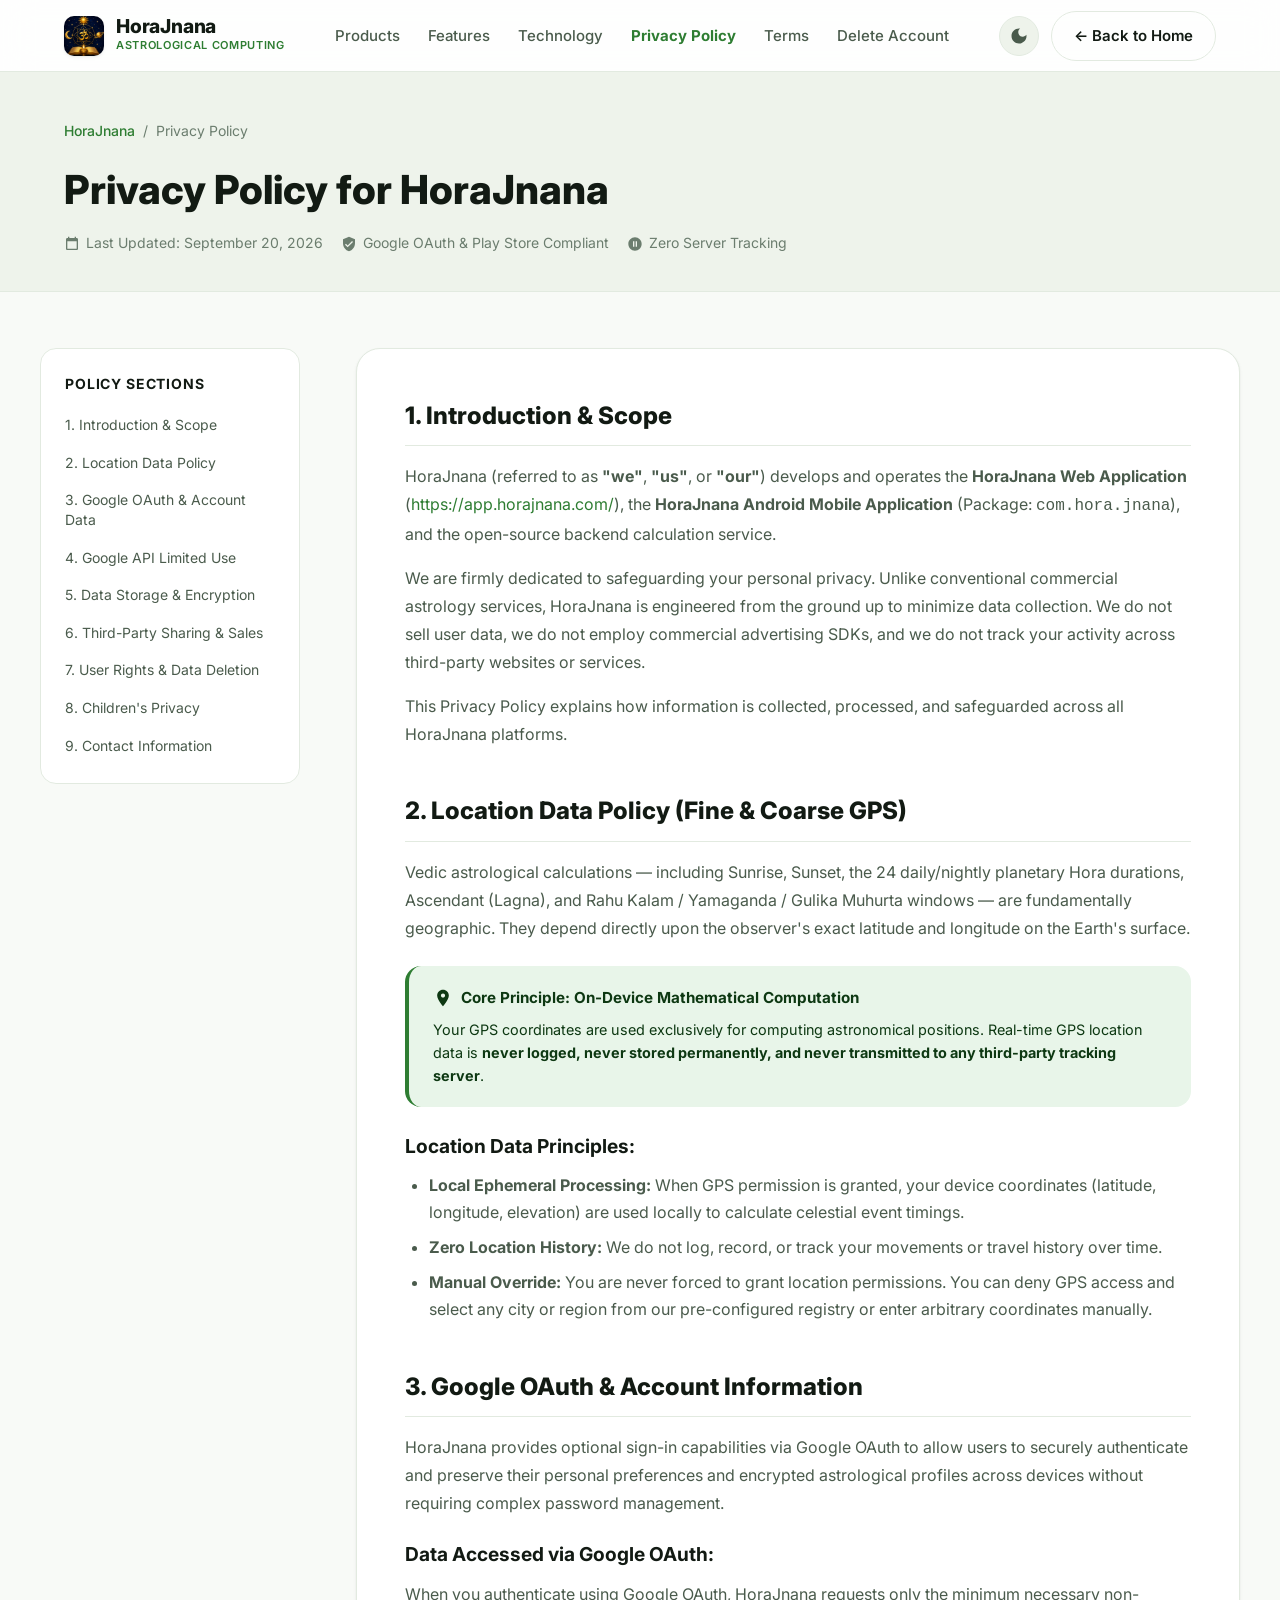
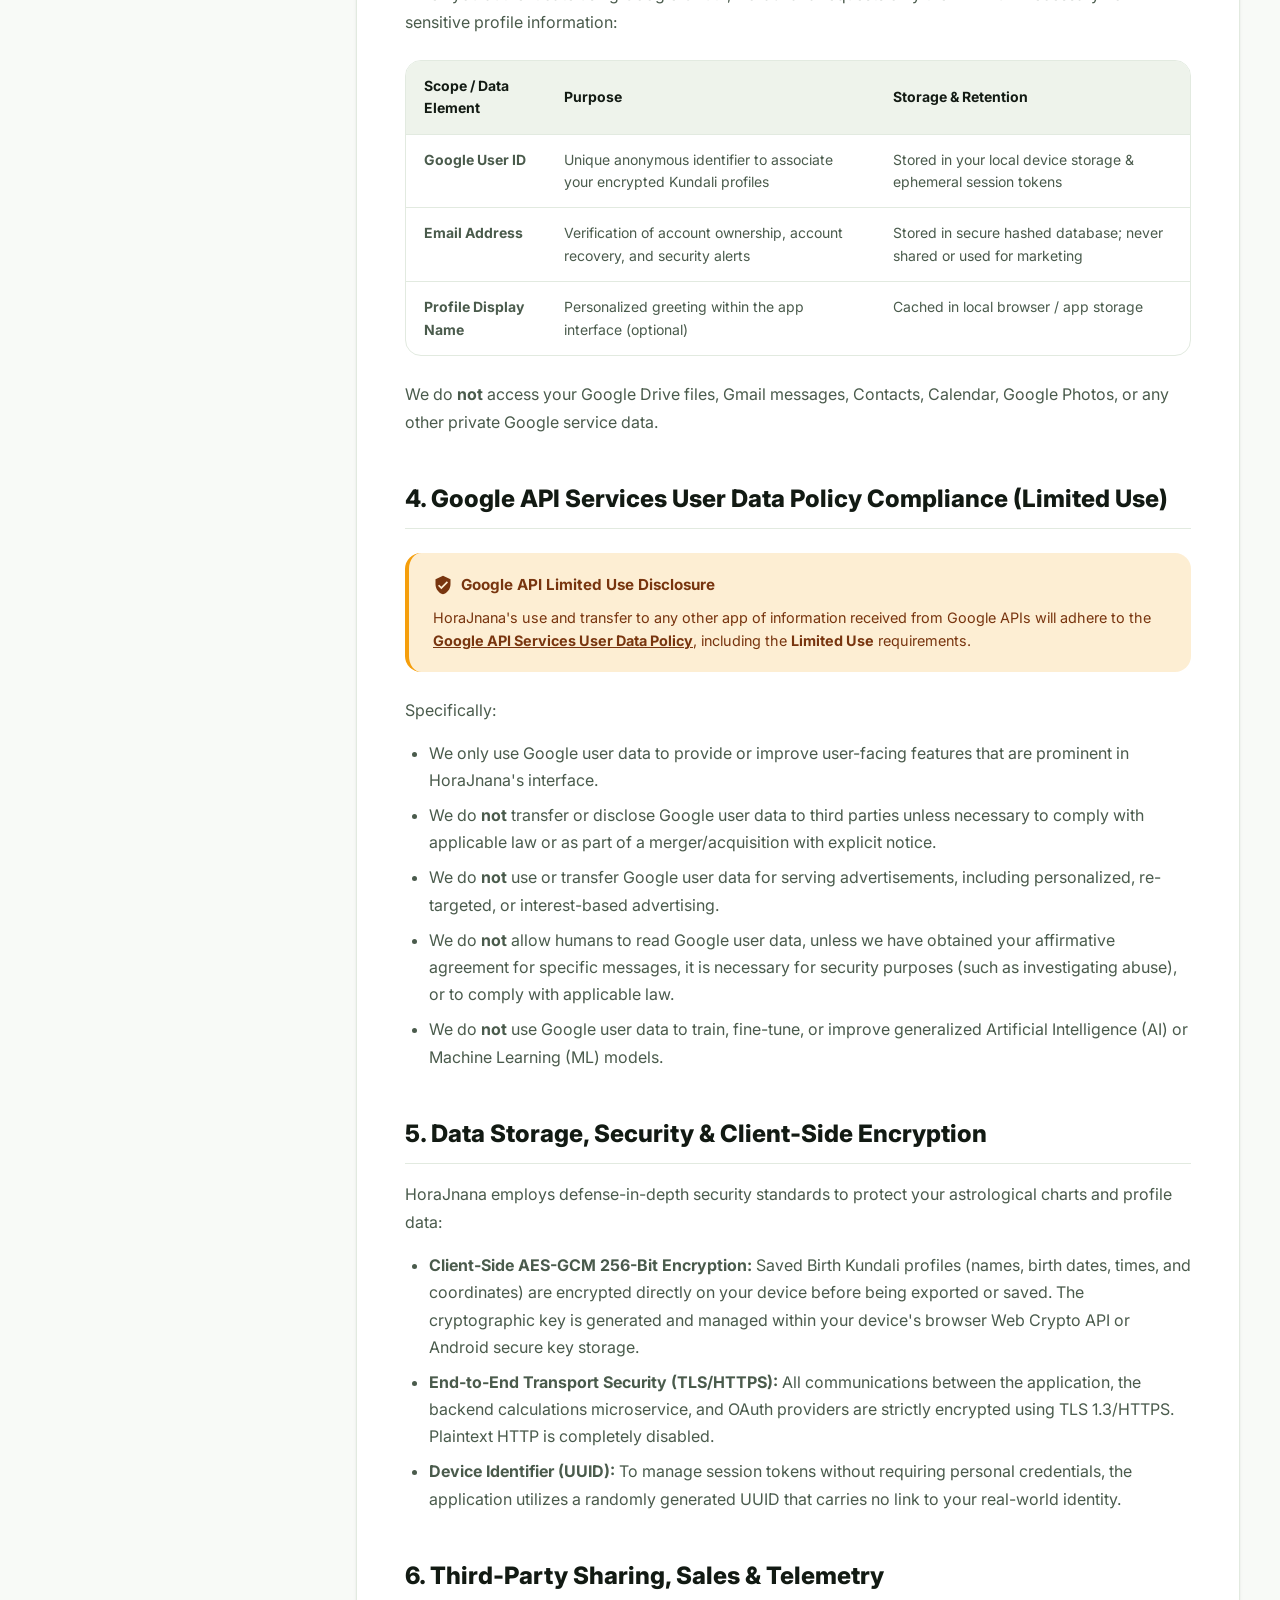
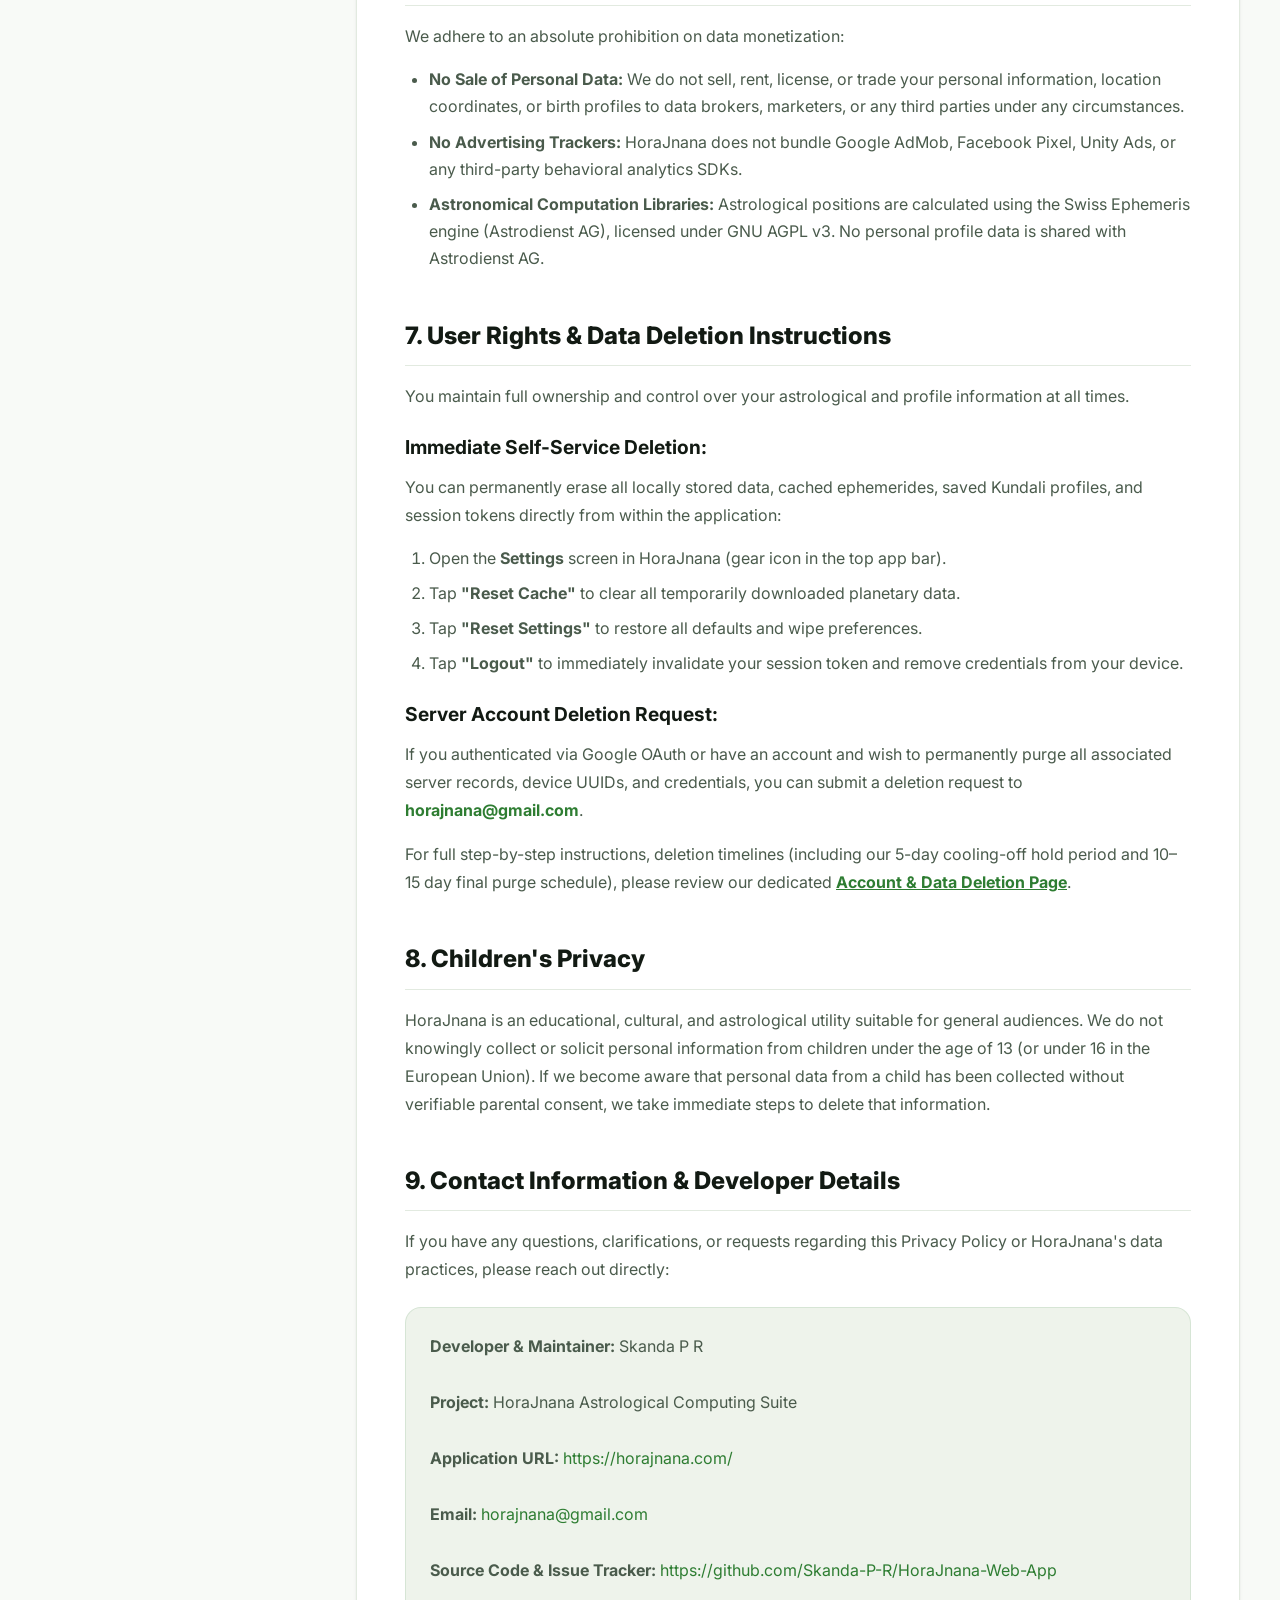
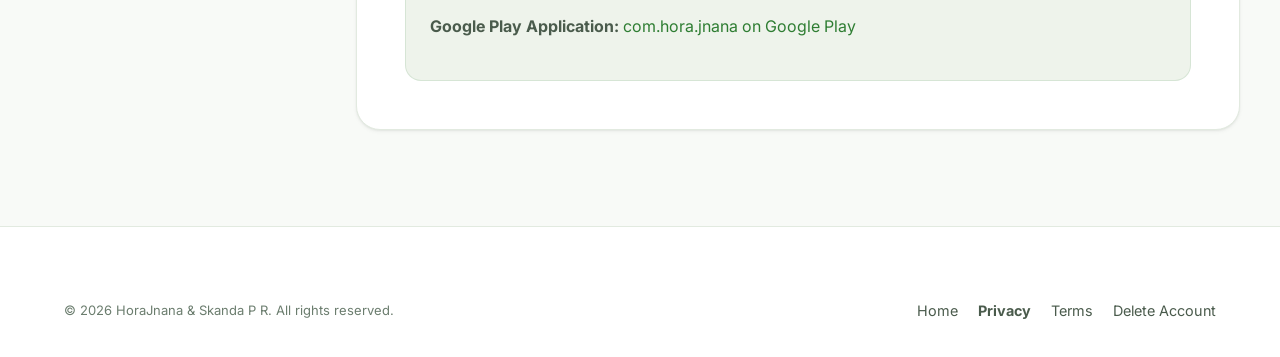
==== commit 915d4184: "feat: update domain to horajnana.com and app.horajnana.com, add delete-account page" ====
--- a/privacy.html
+++ b/privacy.html
@@ -42,6 +42,7 @@
         <a href="index.html#technology" class="nav-link">Technology</a>
         <a href="privacy.html" class="nav-link" style="color: var(--color-primary); font-weight: 700;">Privacy Policy</a>
         <a href="terms.html" class="nav-link">Terms</a>
+        <a href="delete-account.html" class="nav-link">Delete Account</a>
       </nav>
 
       <div class="nav-actions">
@@ -111,7 +112,7 @@
       <section id="introduction" class="legal-section">
         <h2>1. Introduction &amp; Scope</h2>
         <p>
-          HoraJnana (referred to as <strong>"we"</strong>, <strong>"us"</strong>, or <strong>"our"</strong>) develops and operates the <strong>HoraJnana Web Application</strong> (<a href="https://skanda-p-r.github.io/HoraJnana-Web-App/" target="_blank" rel="noopener noreferrer">https://skanda-p-r.github.io/HoraJnana-Web-App/</a>), the <strong>HoraJnana Android Mobile Application</strong> (Package: <code>com.hora.jnana</code>), and the open-source backend calculation service.
+          HoraJnana (referred to as <strong>"we"</strong>, <strong>"us"</strong>, or <strong>"our"</strong>) develops and operates the <strong>HoraJnana Web Application</strong> (<a href="https://app.horajnana.com/" target="_blank" rel="noopener noreferrer">https://app.horajnana.com/</a>), the <strong>HoraJnana Android Mobile Application</strong> (Package: <code>com.hora.jnana</code>), and the open-source backend calculation service.
         </p>
         <p>
           We are firmly dedicated to safeguarding your personal privacy. Unlike conventional commercial astrology services, HoraJnana is engineered from the ground up to minimize data collection. We do not sell user data, we do not employ commercial advertising SDKs, and we do not track your activity across third-party websites or services.
@@ -260,7 +261,10 @@
 
         <h3>Server Account Deletion Request:</h3>
         <p>
-          If you authenticated via Google OAuth and wish to have all associated server records and tokens permanently deleted from our database, you may submit a request by contacting the developer at <a href="mailto:skanda.p.r@gmail.com">skanda.p.r@gmail.com</a> or filing an issue at our <a href="https://github.com/Skanda-P-R/HoraJnana-Web-App/issues" target="_blank" rel="noopener noreferrer">GitHub repository</a>. We will process and confirm complete deletion within 7 business days.
+          If you authenticated via Google OAuth or have an account and wish to permanently purge all associated server records, device UUIDs, and credentials, you can submit a deletion request to <strong><a href="mailto:horajnana@gmail.com">horajnana@gmail.com</a></strong>.
+        </p>
+        <p>
+          For full step-by-step instructions, deletion timelines (including our 5-day cooling-off hold period and 10–15 day final purge schedule), please review our dedicated <strong><a href="delete-account.html" style="font-weight: 700; text-decoration: underline;">Account &amp; Data Deletion Page</a></strong>.
         </p>
       </section>
 
@@ -282,8 +286,8 @@
         <div class="legal-contact-box">
           <p><strong>Developer &amp; Maintainer:</strong> Skanda P R</p>
           <p><strong>Project:</strong> HoraJnana Astrological Computing Suite</p>
-          <p><strong>Application URL:</strong> <a href="https://skanda-p-r.github.io/HoraJnana-Home-Page/">https://skanda-p-r.github.io/HoraJnana-Home-Page/</a></p>
-          <p><strong>Email:</strong> <a href="mailto:skanda.p.r@gmail.com">skanda.p.r@gmail.com</a></p>
+          <p><strong>Application URL:</strong> <a href="https://horajnana.com/">https://horajnana.com/</a></p>
+          <p><strong>Email:</strong> <a href="mailto:horajnana@gmail.com">horajnana@gmail.com</a></p>
           <p><strong>Source Code &amp; Issue Tracker:</strong> <a href="https://github.com/Skanda-P-R/HoraJnana-Web-App" target="_blank" rel="noopener noreferrer">https://github.com/Skanda-P-R/HoraJnana-Web-App</a></p>
           <p><strong>Google Play Application:</strong> <a href="https://play.google.com/store/apps/details?id=com.hora.jnana" target="_blank" rel="noopener noreferrer">com.hora.jnana on Google Play</a></p>
         </div>
@@ -299,6 +303,7 @@
           <a href="index.html" class="footer-link">Home</a>
           <a href="privacy.html" class="footer-link" style="font-weight: 700;">Privacy</a>
           <a href="terms.html" class="footer-link">Terms</a>
+          <a href="delete-account.html" class="footer-link">Delete Account</a>
         </div>
       </div>
     </div>
